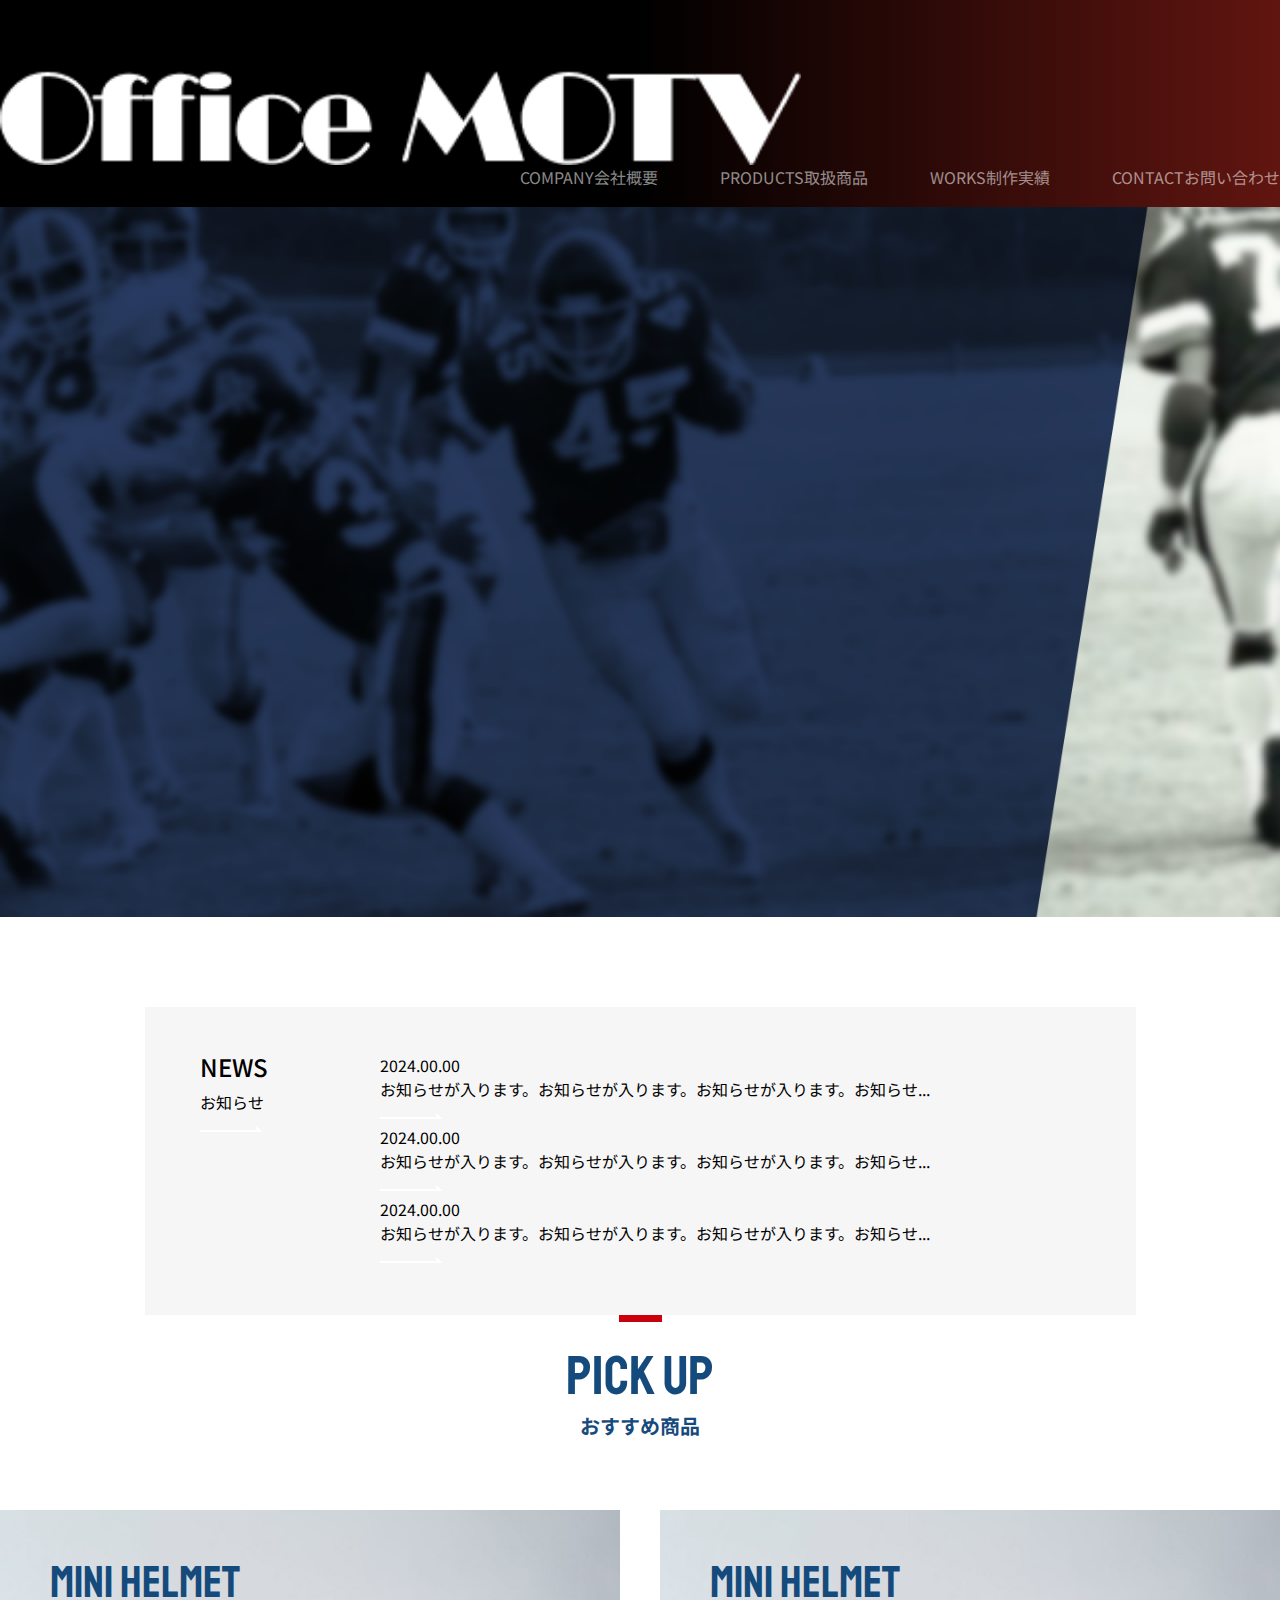
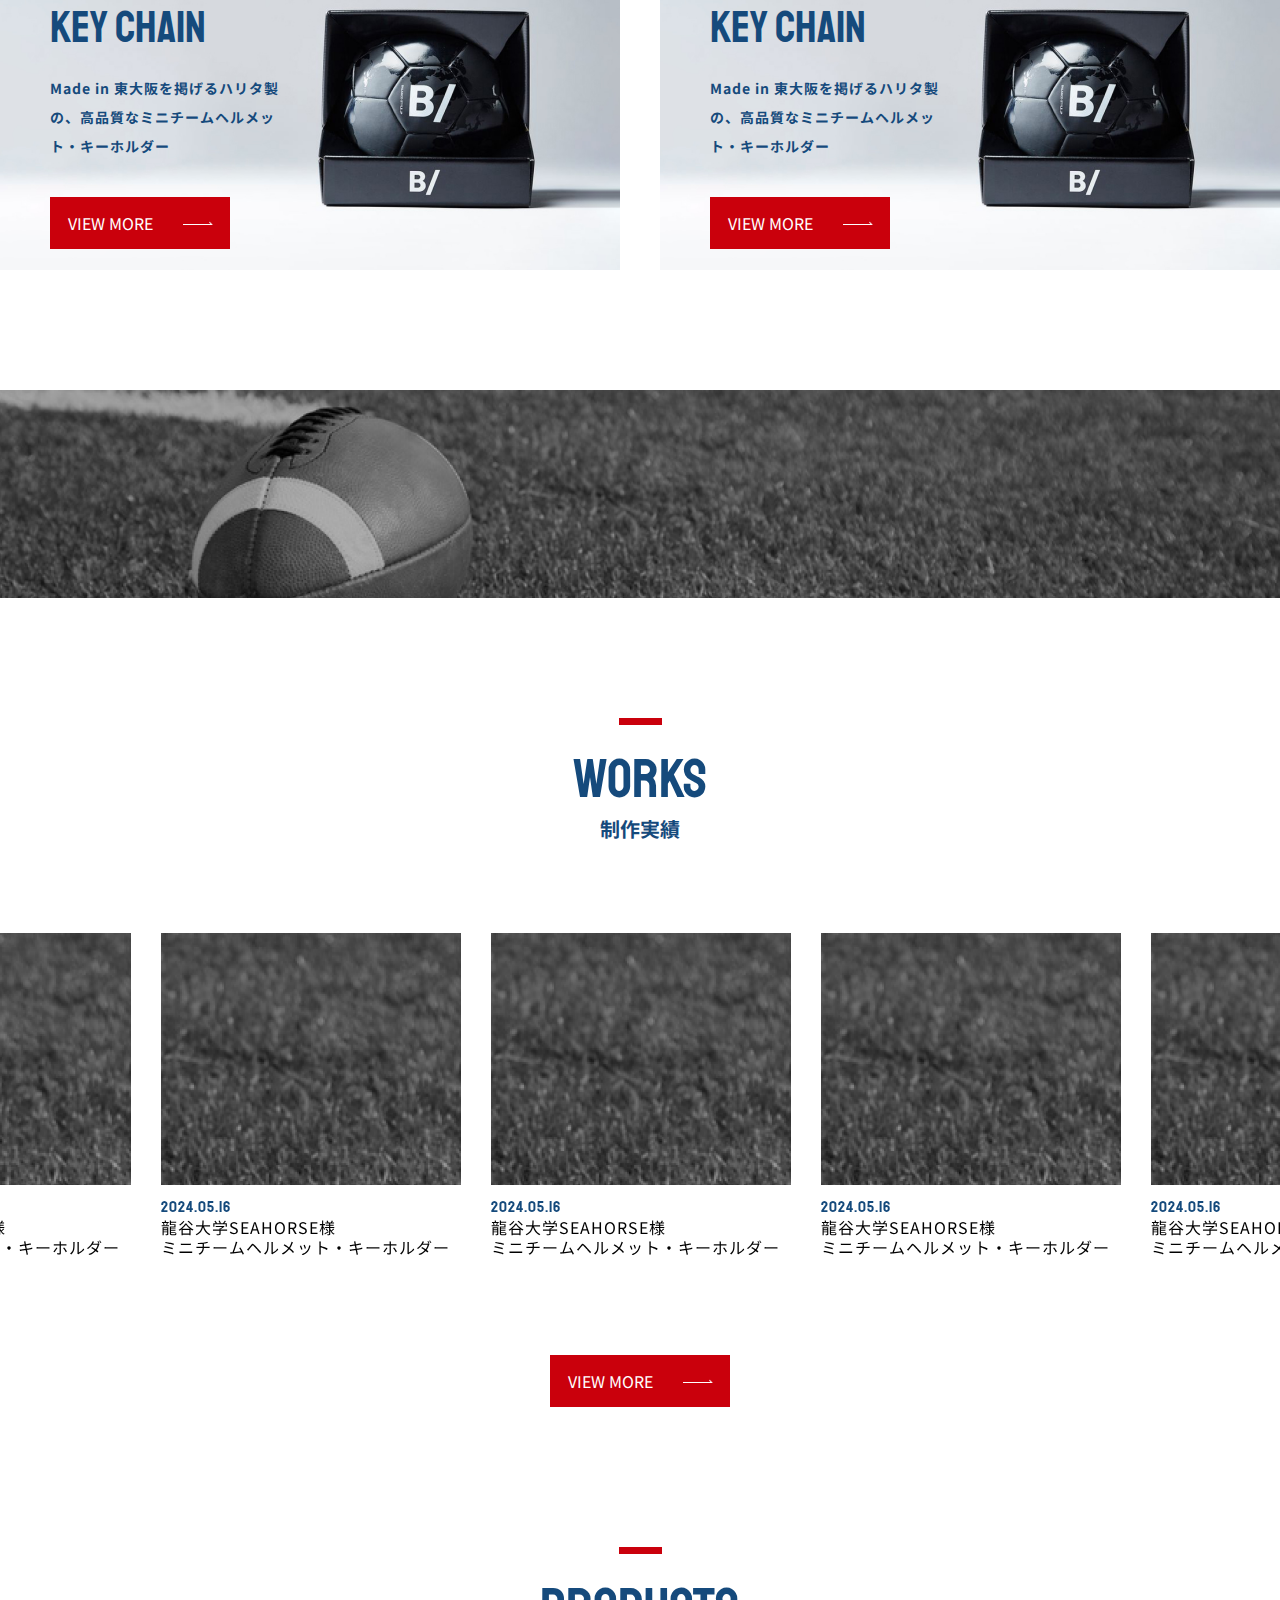
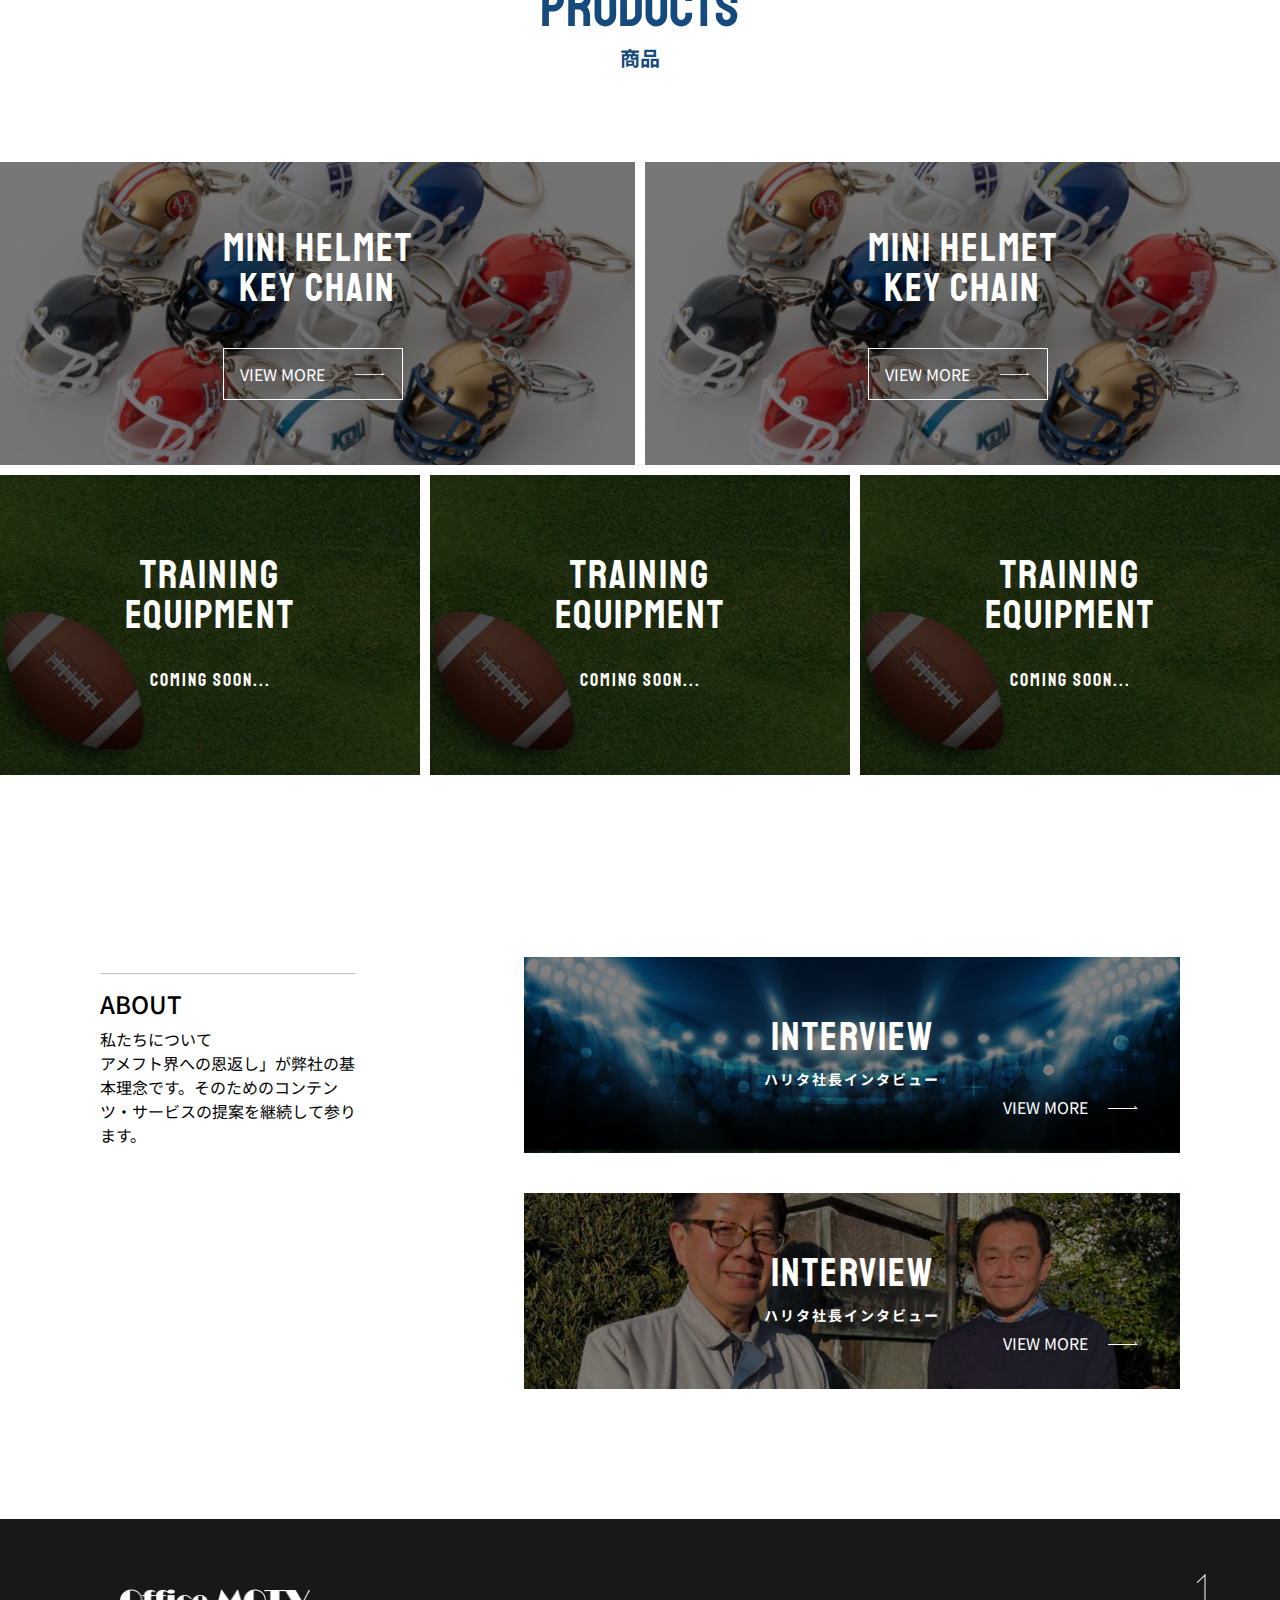
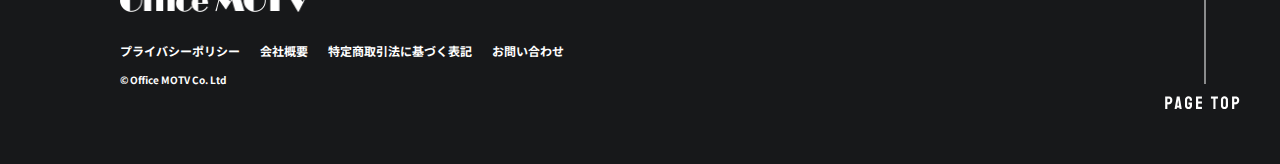
==== index.html @ 3468ebec "First up" ====
<!DOCTYPE html>
<html lang="en">

<head>
    <meta charset="UTF-8" />
    <meta http-equiv="X-UA-Compatible" content="IE=edge" />
    <meta name="viewport" content="width=device-width, initial-scale=1.0" />
    <title>Office MOTV</title>
    <link rel="stylesheet" href="./libs/bootstrap-5.0.2-dist/css/bootstrap.min.css" />
    <link href="./libs/aos/aos.css" rel="stylesheet" />
    <link rel="stylesheet" href="./libs/owlcarousel/assets/owl.carousel.min.css" />
    <link rel="stylesheet" href="./libs/owlcarousel/assets/owl.theme.default.min.css" />
    <link rel="stylesheet" href="./css/main.css" />
</head>

<body>
    <div class="offcanvas offcanvas-start" id="menu-mobile">
        <div class="offcanvas-header">
            <button type="button" data-bs-dismiss="offcanvas">
                <svg xmlns="http://www.w3.org/2000/svg" width="37" height="43" viewBox="0 0 37 43" fill="none">
                    <path d="M1 11L36.5 32" stroke="white" />
                    <path d="M36.7183 11.3781L0.781726 31.622" stroke="white" />
                </svg>
            </button>
        </div>
        <div class="offcanvas-body">
            <ul class="navbar-nav">
                <li class="menu-item">
                    <a class="nav-link" href="#">Springsについて</a>
                </li>
                <li class="menu-item">
                    <a class="nav-link" href="#">サービス内容</a>
                </li>
                <li class="menu-item">
                    <a class="nav-link" href="#">会社概要</a>
                </li>
                <li class="menu-item">
                    <a class="nav-link" href="#">チーム</a>
                </li>
            </ul>
        </div>
    </div>

    <div class="wrapper">
        <!-- Header -->
        <header id="header">
            <div class="box-header">
                <nav class="navbar navbar-expand-lg navbar-dark">
                    <a class="navbar-brand" href="#">
                        <img src="./imgs/logo.png" alt="Avatar Logo" class="logo" />
                    </a>
                    <div class="collapse navbar-collapse justify-content-end" id="collapsibleNavbar">
                        <ul class="navbar-nav">
                            <li class="menu-item">
                                <a class="nav-link" href="#">COMPANY<span>会社概要</span></a>
                            </li>
                            <li class="menu-item">
                                <a class="nav-link" href="#">PRODUCTS<span>取扱商品</span></a>
                            </li>
                            <li class="menu-item">
                                <a class="nav-link" href="#">WORKS<span>制作実績</span></a>
                            </li>
                            <li class="menu-item">
                                <a class="nav-link red" href="#">CONTACT<span>お問い合わせ</span></a>
                            </li>
                        </ul>
                    </div>
                </nav>
            </div>
        </header>
    
        <!-- Banner -->
        <section id="banner">
            <img src="./imgs/banner-bg.png" alt="" class="banner-bg">
        </section>
    
        <!-- News -->
        <section id="news">
            <div class="box">
                <div class="child">
                    <div class="news__title">
                        <h4 class="title">NEWS</h4>
                        <p class="desc">お知らせ</p>
                        <img src="./imgs/icon-right.png" alt="" class="icon-right">
                    </div>
                </div>
                <div class="child">
                    <div class="news__list">
                        <div class="news__item">
                            <div class="news__item-date">2024.00.00</div>
                            <div class="news__item-title">お知らせが入ります。お知らせが入ります。お知らせが入ります。お知らせ...</div>
                            <div class="news__item-right"><img src="./imgs/icon-right.png" alt=""></div>
                        </div>
                        <div class="news__item">
                            <div class="news__item-date">2024.00.00</div>
                            <div class="news__item-title">お知らせが入ります。お知らせが入ります。お知らせが入ります。お知らせ...</div>
                            <div class="news__item-right"><img src="./imgs/icon-right.png" alt=""></div>
                        </div>
                        <div class="news__item">
                            <div class="news__item-date">2024.00.00</div>
                            <div class="news__item-title">お知らせが入ります。お知らせが入ります。お知らせが入ります。お知らせ...</div>
                            <div class="news__item-right"><img src="./imgs/icon-right.png" alt=""></div>
                        </div>
                    </div>
                </div>
            </div>
        </section>
    
        <!-- Pick up -->
        <section id="pick-up">
            <div class="box">
                <div class="box-title">
                    <div class="line"></div>
                    <h3 class="title">PICK UP</h3>
                    <div class="desc">おすすめ商品</div>
                </div>
                
                <div class="pick-up__list">
                    <div class="pick-up__item">
                        <img src="./imgs/img-1.png" alt="" class="pick-up__item-img">
                        <div class="pick-up__item-content">
                            <h4 class="pick-up__item-content__title">MINI HELMET
                                KEY CHAIN</h4>
                            <p class="pick-up__item-content__desc">Made in 東大阪を掲げるハリタ製の、高品質なミニチームヘルメット・キーホルダー</p>
                            <a class="pick-up__item-content__btn">VIEW MORE <img src="./imgs/icon-right.png" alt=""></a>
                        </div>
                    </div>
                    <div class="pick-up__item">
                        <img src="./imgs/img-1.png" alt="" class="pick-up__item-img">
                        <div class="pick-up__item-content">
                            <h4 class="pick-up__item-content__title">MINI HELMET
                                KEY CHAIN</h4>
                            <p class="pick-up__item-content__desc">Made in 東大阪を掲げるハリタ製の、高品質なミニチームヘルメット・キーホルダー</p>
                            <a class="pick-up__item-content__btn">VIEW MORE <img src="./imgs/icon-right.png" alt=""></a>
                        </div>
                    </div>
                </div>
            </div>
        </section>
    
        <!-- Background ball -->
        <img src="./imgs/img-2.png" alt="" id="bg-ball">
    
        <!-- Works -->
         <section id="works">
            <div class="box">
                <div class="box-title">
                    <div class="line"></div>
                    <h3 class="title">WORKS</h3>
                    <div class="desc">制作実績</div>
                </div>
    
                <div class="owl-carousel owl-theme owl-works">
                    <div class="item">
                        <img src="./imgs/img-2.png" alt="" class="owl-img">
                        <div class="owl-content">
                            <p class="owl-content__date">2024.05.16</p>
                            <h4 class="owl-content__title">龍谷大学SEAHORSE様</h4>
                            <p class="owl-content__desc">ミニチームヘルメット・キーホルダー</p>
                        </div>
                    </div>
                    <div class="item">
                        <img src="./imgs/img-2.png" alt="" class="owl-img">
                        <div class="owl-content">
                            <p class="owl-content__date">2024.05.16</p>
                            <h4 class="owl-content__title">龍谷大学SEAHORSE様</h4>
                            <p class="owl-content__desc">ミニチームヘルメット・キーホルダー</p>
                        </div>
                    </div>
                    <div class="item">
                        <img src="./imgs/img-2.png" alt="" class="owl-img">
                        <div class="owl-content">
                            <p class="owl-content__date">2024.05.16</p>
                            <h4 class="owl-content__title">龍谷大学SEAHORSE様</h4>
                            <p class="owl-content__desc">ミニチームヘルメット・キーホルダー</p>
                        </div>
                    </div>
                    <div class="item">
                        <img src="./imgs/img-2.png" alt="" class="owl-img">
                        <div class="owl-content">
                            <p class="owl-content__date">2024.05.16</p>
                            <h4 class="owl-content__title">龍谷大学SEAHORSE様</h4>
                            <p class="owl-content__desc">ミニチームヘルメット・キーホルダー</p>
                        </div>
                    </div>
                </div>
    
                <div class="works__btn">
                    <a href="#">VIEW MORE <img src="./imgs/icon-right.png" alt=""></a>
                </div>
            </div>
         </section>
    
         <!-- Products -->
         <section id="products">
            <div class="box">
                <div class="box-title">
                    <div class="line"></div>
                    <h3 class="title">PRODUCTS</h3>
                    <div class="desc">商品</div>
                </div>
    
                <div class="products__up">
                    <div class="products__up-child">
                        <img src="./imgs/img-3.png" alt="" class="products__up-child__img">
                        <div class="products__up-child__bg"></div>
                        <div class="products__up-child__group">
                            <h4 class="products__up-child__group-title">MINI HELMET
                                KEY CHAIN</h4>
                            <a href="#" class="products__up-child__group-btn">VIEW MORE <img src="./imgs/icon-right.png" alt=""></a>
                        </div>
                    </div>
                    <div class="products__up-child">
                        <img src="./imgs/img-3.png" alt="" class="products__up-child__img">
                        <div class="products__up-child__bg"></div>
                        <div class="products__up-child__group">
                            <h4 class="products__up-child__group-title">MINI HELMET
                                KEY CHAIN</h4>
                            <a href="#" class="products__up-child__group-btn">VIEW MORE <img src="./imgs/icon-right.png" alt=""></a>
                        </div>
                    </div>
                </div>
    
                <div class="products__down">
                    <div class="products__up-child">
                        <img src="./imgs/img-6.png" alt="" class="products__up-child__img">
                        <div class="products__up-child__bg"></div>
                        <div class="products__up-child__group">
                            <h4 class="products__up-child__group-title">TRAINING
                                EQUIPMENT</h4>
                            <p class="products__up-child__group-desc">COMING SOON...</p>
                        </div>
                    </div>
                    <div class="products__up-child">
                        <img src="./imgs/img-6.png" alt="" class="products__up-child__img">
                        <div class="products__up-child__bg"></div>
                        <div class="products__up-child__group">
                            <h4 class="products__up-child__group-title">TRAINING
                                EQUIPMENT</h4>
                            <p class="products__up-child__group-desc">COMING SOON...</p>
                        </div>
                    </div>
                    <div class="products__up-child">
                        <img src="./imgs/img-6.png" alt="" class="products__up-child__img">
                        <div class="products__up-child__bg"></div>
                        <div class="products__up-child__group">
                            <h4 class="products__up-child__group-title">TRAINING
                                EQUIPMENT</h4>
                            <p class="products__up-child__group-desc">COMING SOON...</p>
                        </div>
                    </div>
                </div>
            </div>
         </section>
    
         <!-- About -->
          <section id="about">
            <div class="box">
                <div class="about__child">
                    <div class="about__child-title">
                        <hr class="line">
                        <h4 class="title">ABOUT</h4>
                        <p class="desc">私たちについて</p>
                        <p class="desc-short">アメフト界への恩返し」が弊社の基本理念です。そのためのコンテンツ・サービスの提案を継続して参ります。</p>
                    </div>
                </div>
                <div class="about__child">
                    <div class="about__list">
                        <div class="about__item">
                            <img src="./imgs/img-7.png" alt="" class="about__item-img">
                            <div class="about__item-bg"></div>
                            <div class="about__item-title">
                                <h5 class="about__item-title__text">INTERVIEW</h5>
                                <p class="about__item-title__desc">ハリタ社長インタビュー</p>
                            </div>
                            <div class="about__item-btn">
                                <a href="#">VIEW MORE <img src="./imgs/icon-right.png" alt=""></a>
                            </div>
                        </div>
                        <div class="about__item">
                            <img src="./imgs/img-8.png" alt="" class="about__item-img">
                            <div class="about__item-bg"></div>
                            <div class="about__item-title">
                                <h5 class="about__item-title__text">INTERVIEW</h5>
                                <p class="about__item-title__desc">ハリタ社長インタビュー</p>
                            </div>
                            <div class="about__item-btn">
                                <a href="#">VIEW MORE <img src="./imgs/icon-right.png" alt=""></a>
                            </div>
                        </div>
                    </div>
                </div>
            </div>
          </section>
    
        <!-- Footer -->
        <footer id="footer">
            <div class="footer__box">
                <img src="./imgs/logo.png" alt="" class="footer__box-img">
                <ul class="footer__box-nav">
                    <li><a href="#">プライバシーポリシー</a></li>
                    <li><a href="#">会社概要</a></li>
                    <li><a href="#">特定商取引法に基づく表記</a></li>
                    <li><a href="#">お問い合わせ</a></li>
                </ul>
                <p class="footer__box-copyright">© Office MOTV Co. Ltd</p>
            </div>
    
            <div class="footer__top">
                <a href="#"><img src="./imgs/top.png" alt=""></a>
            </div>
        </footer>
    </div>

    <script src="./libs/jquery-3.5.1.min.js"></script>
    <script src="./libs/bootstrap-5.0.2-dist/js/bootstrap.min.js"></script>
    <script src="./libs/aos/aos.js"></script>
    <script src="./libs/owlcarousel/owl.carousel.min.js"></script>
    <script src="./js/main.js"></script>
    <script>

        AOS.init();
    </script>
</body>

</html>
---- css/main.css ----
@import url("https://fonts.googleapis.com/css2?family=Staatliches&display=swap");
@import url("https://fonts.googleapis.com/css2?family=Noto+Sans+JP:wght@100..900&display=swap");
.pl-0 {
  padding-left: 0px;
}

.pr-0 {
  padding-right: 0px;
}

.pb-0 {
  padding-bottom: 0px;
}

.pt-0 {
  padding-top: 0px;
}

.ml-0 {
  margin-left: 0px;
}

.mr-0 {
  margin-right: 0px;
}

.mb-0 {
  margin-bottom: 0px;
}

.mt-0 {
  margin-top: 0px;
}

.fz-0 {
  font-size: 0px;
}

.pl-1 {
  padding-left: 1px;
}

.pr-1 {
  padding-right: 1px;
}

.pb-1 {
  padding-bottom: 1px;
}

.pt-1 {
  padding-top: 1px;
}

.ml-1 {
  margin-left: 1px;
}

.mr-1 {
  margin-right: 1px;
}

.mb-1 {
  margin-bottom: 1px;
}

.mt-1 {
  margin-top: 1px;
}

.fz-1 {
  font-size: 1px;
}

.pl-2 {
  padding-left: 2px;
}

.pr-2 {
  padding-right: 2px;
}

.pb-2 {
  padding-bottom: 2px;
}

.pt-2 {
  padding-top: 2px;
}

.ml-2 {
  margin-left: 2px;
}

.mr-2 {
  margin-right: 2px;
}

.mb-2 {
  margin-bottom: 2px;
}

.mt-2 {
  margin-top: 2px;
}

.fz-2 {
  font-size: 2px;
}

.pl-3 {
  padding-left: 3px;
}

.pr-3 {
  padding-right: 3px;
}

.pb-3 {
  padding-bottom: 3px;
}

.pt-3 {
  padding-top: 3px;
}

.ml-3 {
  margin-left: 3px;
}

.mr-3 {
  margin-right: 3px;
}

.mb-3 {
  margin-bottom: 3px;
}

.mt-3 {
  margin-top: 3px;
}

.fz-3 {
  font-size: 3px;
}

.pl-4 {
  padding-left: 4px;
}

.pr-4 {
  padding-right: 4px;
}

.pb-4 {
  padding-bottom: 4px;
}

.pt-4 {
  padding-top: 4px;
}

.ml-4 {
  margin-left: 4px;
}

.mr-4 {
  margin-right: 4px;
}

.mb-4 {
  margin-bottom: 4px;
}

.mt-4 {
  margin-top: 4px;
}

.fz-4 {
  font-size: 4px;
}

.pl-5 {
  padding-left: 5px;
}

.pr-5 {
  padding-right: 5px;
}

.pb-5 {
  padding-bottom: 5px;
}

.pt-5 {
  padding-top: 5px;
}

.ml-5 {
  margin-left: 5px;
}

.mr-5 {
  margin-right: 5px;
}

.mb-5 {
  margin-bottom: 5px;
}

.mt-5 {
  margin-top: 5px;
}

.fz-5 {
  font-size: 5px;
}

.pl-6 {
  padding-left: 6px;
}

.pr-6 {
  padding-right: 6px;
}

.pb-6 {
  padding-bottom: 6px;
}

.pt-6 {
  padding-top: 6px;
}

.ml-6 {
  margin-left: 6px;
}

.mr-6 {
  margin-right: 6px;
}

.mb-6 {
  margin-bottom: 6px;
}

.mt-6 {
  margin-top: 6px;
}

.fz-6 {
  font-size: 6px;
}

.pl-7 {
  padding-left: 7px;
}

.pr-7 {
  padding-right: 7px;
}

.pb-7 {
  padding-bottom: 7px;
}

.pt-7 {
  padding-top: 7px;
}

.ml-7 {
  margin-left: 7px;
}

.mr-7 {
  margin-right: 7px;
}

.mb-7 {
  margin-bottom: 7px;
}

.mt-7 {
  margin-top: 7px;
}

.fz-7 {
  font-size: 7px;
}

.pl-8 {
  padding-left: 8px;
}

.pr-8 {
  padding-right: 8px;
}

.pb-8 {
  padding-bottom: 8px;
}

.pt-8 {
  padding-top: 8px;
}

.ml-8 {
  margin-left: 8px;
}

.mr-8 {
  margin-right: 8px;
}

.mb-8 {
  margin-bottom: 8px;
}

.mt-8 {
  margin-top: 8px;
}

.fz-8 {
  font-size: 8px;
}

.pl-9 {
  padding-left: 9px;
}

.pr-9 {
  padding-right: 9px;
}

.pb-9 {
  padding-bottom: 9px;
}

.pt-9 {
  padding-top: 9px;
}

.ml-9 {
  margin-left: 9px;
}

.mr-9 {
  margin-right: 9px;
}

.mb-9 {
  margin-bottom: 9px;
}

.mt-9 {
  margin-top: 9px;
}

.fz-9 {
  font-size: 9px;
}

.pl-10 {
  padding-left: 10px;
}

.pr-10 {
  padding-right: 10px;
}

.pb-10 {
  padding-bottom: 10px;
}

.pt-10 {
  padding-top: 10px;
}

.ml-10 {
  margin-left: 10px;
}

.mr-10 {
  margin-right: 10px;
}

.mb-10 {
  margin-bottom: 10px;
}

.mt-10 {
  margin-top: 10px;
}

.fz-10 {
  font-size: 10px;
}

.pl-11 {
  padding-left: 11px;
}

.pr-11 {
  padding-right: 11px;
}

.pb-11 {
  padding-bottom: 11px;
}

.pt-11 {
  padding-top: 11px;
}

.ml-11 {
  margin-left: 11px;
}

.mr-11 {
  margin-right: 11px;
}

.mb-11 {
  margin-bottom: 11px;
}

.mt-11 {
  margin-top: 11px;
}

.fz-11 {
  font-size: 11px;
}

.pl-12 {
  padding-left: 12px;
}

.pr-12 {
  padding-right: 12px;
}

.pb-12 {
  padding-bottom: 12px;
}

.pt-12 {
  padding-top: 12px;
}

.ml-12 {
  margin-left: 12px;
}

.mr-12 {
  margin-right: 12px;
}

.mb-12 {
  margin-bottom: 12px;
}

.mt-12 {
  margin-top: 12px;
}

.fz-12 {
  font-size: 12px;
}

.pl-13 {
  padding-left: 13px;
}

.pr-13 {
  padding-right: 13px;
}

.pb-13 {
  padding-bottom: 13px;
}

.pt-13 {
  padding-top: 13px;
}

.ml-13 {
  margin-left: 13px;
}

.mr-13 {
  margin-right: 13px;
}

.mb-13 {
  margin-bottom: 13px;
}

.mt-13 {
  margin-top: 13px;
}

.fz-13 {
  font-size: 13px;
}

.pl-14 {
  padding-left: 14px;
}

.pr-14 {
  padding-right: 14px;
}

.pb-14 {
  padding-bottom: 14px;
}

.pt-14 {
  padding-top: 14px;
}

.ml-14 {
  margin-left: 14px;
}

.mr-14 {
  margin-right: 14px;
}

.mb-14 {
  margin-bottom: 14px;
}

.mt-14 {
  margin-top: 14px;
}

.fz-14 {
  font-size: 14px;
}

.pl-15 {
  padding-left: 15px;
}

.pr-15 {
  padding-right: 15px;
}

.pb-15 {
  padding-bottom: 15px;
}

.pt-15 {
  padding-top: 15px;
}

.ml-15 {
  margin-left: 15px;
}

.mr-15 {
  margin-right: 15px;
}

.mb-15 {
  margin-bottom: 15px;
}

.mt-15 {
  margin-top: 15px;
}

.fz-15 {
  font-size: 15px;
}

.pl-16 {
  padding-left: 16px;
}

.pr-16 {
  padding-right: 16px;
}

.pb-16 {
  padding-bottom: 16px;
}

.pt-16 {
  padding-top: 16px;
}

.ml-16 {
  margin-left: 16px;
}

.mr-16 {
  margin-right: 16px;
}

.mb-16 {
  margin-bottom: 16px;
}

.mt-16 {
  margin-top: 16px;
}

.fz-16 {
  font-size: 16px;
}

.pl-17 {
  padding-left: 17px;
}

.pr-17 {
  padding-right: 17px;
}

.pb-17 {
  padding-bottom: 17px;
}

.pt-17 {
  padding-top: 17px;
}

.ml-17 {
  margin-left: 17px;
}

.mr-17 {
  margin-right: 17px;
}

.mb-17 {
  margin-bottom: 17px;
}

.mt-17 {
  margin-top: 17px;
}

.fz-17 {
  font-size: 17px;
}

.pl-18 {
  padding-left: 18px;
}

.pr-18 {
  padding-right: 18px;
}

.pb-18 {
  padding-bottom: 18px;
}

.pt-18 {
  padding-top: 18px;
}

.ml-18 {
  margin-left: 18px;
}

.mr-18 {
  margin-right: 18px;
}

.mb-18 {
  margin-bottom: 18px;
}

.mt-18 {
  margin-top: 18px;
}

.fz-18 {
  font-size: 18px;
}

.pl-19 {
  padding-left: 19px;
}

.pr-19 {
  padding-right: 19px;
}

.pb-19 {
  padding-bottom: 19px;
}

.pt-19 {
  padding-top: 19px;
}

.ml-19 {
  margin-left: 19px;
}

.mr-19 {
  margin-right: 19px;
}

.mb-19 {
  margin-bottom: 19px;
}

.mt-19 {
  margin-top: 19px;
}

.fz-19 {
  font-size: 19px;
}

.pl-20 {
  padding-left: 20px;
}

.pr-20 {
  padding-right: 20px;
}

.pb-20 {
  padding-bottom: 20px;
}

.pt-20 {
  padding-top: 20px;
}

.ml-20 {
  margin-left: 20px;
}

.mr-20 {
  margin-right: 20px;
}

.mb-20 {
  margin-bottom: 20px;
}

.mt-20 {
  margin-top: 20px;
}

.fz-20 {
  font-size: 20px;
}

.pl-21 {
  padding-left: 21px;
}

.pr-21 {
  padding-right: 21px;
}

.pb-21 {
  padding-bottom: 21px;
}

.pt-21 {
  padding-top: 21px;
}

.ml-21 {
  margin-left: 21px;
}

.mr-21 {
  margin-right: 21px;
}

.mb-21 {
  margin-bottom: 21px;
}

.mt-21 {
  margin-top: 21px;
}

.fz-21 {
  font-size: 21px;
}

.pl-22 {
  padding-left: 22px;
}

.pr-22 {
  padding-right: 22px;
}

.pb-22 {
  padding-bottom: 22px;
}

.pt-22 {
  padding-top: 22px;
}

.ml-22 {
  margin-left: 22px;
}

.mr-22 {
  margin-right: 22px;
}

.mb-22 {
  margin-bottom: 22px;
}

.mt-22 {
  margin-top: 22px;
}

.fz-22 {
  font-size: 22px;
}

.pl-23 {
  padding-left: 23px;
}

.pr-23 {
  padding-right: 23px;
}

.pb-23 {
  padding-bottom: 23px;
}

.pt-23 {
  padding-top: 23px;
}

.ml-23 {
  margin-left: 23px;
}

.mr-23 {
  margin-right: 23px;
}

.mb-23 {
  margin-bottom: 23px;
}

.mt-23 {
  margin-top: 23px;
}

.fz-23 {
  font-size: 23px;
}

.pl-24 {
  padding-left: 24px;
}

.pr-24 {
  padding-right: 24px;
}

.pb-24 {
  padding-bottom: 24px;
}

.pt-24 {
  padding-top: 24px;
}

.ml-24 {
  margin-left: 24px;
}

.mr-24 {
  margin-right: 24px;
}

.mb-24 {
  margin-bottom: 24px;
}

.mt-24 {
  margin-top: 24px;
}

.fz-24 {
  font-size: 24px;
}

.pl-25 {
  padding-left: 25px;
}

.pr-25 {
  padding-right: 25px;
}

.pb-25 {
  padding-bottom: 25px;
}

.pt-25 {
  padding-top: 25px;
}

.ml-25 {
  margin-left: 25px;
}

.mr-25 {
  margin-right: 25px;
}

.mb-25 {
  margin-bottom: 25px;
}

.mt-25 {
  margin-top: 25px;
}

.fz-25 {
  font-size: 25px;
}

.pl-26 {
  padding-left: 26px;
}

.pr-26 {
  padding-right: 26px;
}

.pb-26 {
  padding-bottom: 26px;
}

.pt-26 {
  padding-top: 26px;
}

.ml-26 {
  margin-left: 26px;
}

.mr-26 {
  margin-right: 26px;
}

.mb-26 {
  margin-bottom: 26px;
}

.mt-26 {
  margin-top: 26px;
}

.fz-26 {
  font-size: 26px;
}

.pl-27 {
  padding-left: 27px;
}

.pr-27 {
  padding-right: 27px;
}

.pb-27 {
  padding-bottom: 27px;
}

.pt-27 {
  padding-top: 27px;
}

.ml-27 {
  margin-left: 27px;
}

.mr-27 {
  margin-right: 27px;
}

.mb-27 {
  margin-bottom: 27px;
}

.mt-27 {
  margin-top: 27px;
}

.fz-27 {
  font-size: 27px;
}

.pl-28 {
  padding-left: 28px;
}

.pr-28 {
  padding-right: 28px;
}

.pb-28 {
  padding-bottom: 28px;
}

.pt-28 {
  padding-top: 28px;
}

.ml-28 {
  margin-left: 28px;
}

.mr-28 {
  margin-right: 28px;
}

.mb-28 {
  margin-bottom: 28px;
}

.mt-28 {
  margin-top: 28px;
}

.fz-28 {
  font-size: 28px;
}

.pl-29 {
  padding-left: 29px;
}

.pr-29 {
  padding-right: 29px;
}

.pb-29 {
  padding-bottom: 29px;
}

.pt-29 {
  padding-top: 29px;
}

.ml-29 {
  margin-left: 29px;
}

.mr-29 {
  margin-right: 29px;
}

.mb-29 {
  margin-bottom: 29px;
}

.mt-29 {
  margin-top: 29px;
}

.fz-29 {
  font-size: 29px;
}

.pl-30 {
  padding-left: 30px;
}

.pr-30 {
  padding-right: 30px;
}

.pb-30 {
  padding-bottom: 30px;
}

.pt-30 {
  padding-top: 30px;
}

.ml-30 {
  margin-left: 30px;
}

.mr-30 {
  margin-right: 30px;
}

.mb-30 {
  margin-bottom: 30px;
}

.mt-30 {
  margin-top: 30px;
}

.fz-30 {
  font-size: 30px;
}

.fw-100 {
  font-weight: 100;
}

.fw-200 {
  font-weight: 200;
}

.fw-300 {
  font-weight: 300;
}

.fw-400 {
  font-weight: 400;
}

.fw-500 {
  font-weight: 500;
}

.fw-600 {
  font-weight: 600;
}

.fw-700 {
  font-weight: 700;
}

.fw-800 {
  font-weight: 800;
}

.fw-900 {
  font-weight: 900;
}

:root {
  --c-red: #CA000C;
  --c-red-2: #E80411;
  --c-main: #333;
  --c-text: #000;
  --c-gray: #7C7C7C;
  --c-gray-2: #17181A;
  --c-white: #fff;
  --c-white-2: #f6f6f6;
  --c-blue: #154A7C;
  --c-orange: #FE905A;
  --c-yellow: #E7B504;
}

html {
  box-sizing: border-box;
}

*,
*:before,
*:after {
  box-sizing: inherit;
}

* {
  margin: 0;
  padding: 0;
}

p {
  margin-bottom: 0;
}

body {
  margin: 0;
  padding: 0;
}

html,
body {
  font-size: 16px;
  color: var(--c-text);
  background-color: var(--c-white);
  font-family: "Noto Sans JP", sans-serif;
}

.wrapper {
  max-width: 1440px;
  margin: 0 auto;
}

.container-c {
  max-width: 1000px;
  margin: 0 auto;
}
@media (max-width: 1000.98px) {
  .container-c {
    padding: 0 20px;
  }
}

.title-base {
  font-weight: 700;
  font-size: 28px;
}

p {
  margin-bottom: 0;
}

.white-space {
  white-space: pre-line;
}

.ele-container-c {
  padding: 0;
}
.ele-container-c .ele-title .elementor-heading-title {
  height: 60px;
  display: flex;
  align-items: center;
  justify-content: center;
  width: 100%;
}

.td-none {
  color: var(--c-main);
  text-decoration: none;
}

.base-btn {
  border-radius: 300px;
  border: 1px solid var(--c-blue);
  background: var(--c-white);
  color: var(--c-blue);
  font-size: 14px;
  font-weight: 400;
  width: 236px;
  height: 54px;
  text-decoration: none;
  display: flex;
  align-items: center;
  justify-content: center;
  justify-content: space-between;
  padding-left: 29px;
  padding-right: 22px;
  transition: all 0.3s ease-in-out;
}
@media screen and (max-width: 768px) {
  .base-btn {
    width: 100%;
    height: 70px;
    padding-left: 37px;
    font-size: 16px;
  }
}
.base-btn:hover {
  color: var(--c-white);
  background-color: var(--c-blue);
}
.base-btn:hover svg path {
  fill: var(--c-white);
}

.box-title {
  text-align: center;
}
.box-title .line {
  width: 43px;
  height: 7px;
  background-color: var(--c-red);
  margin: 0 auto 20px;
}
.box-title .title {
  font-family: "Staatliches", sans-serif;
  font-weight: 400;
  font-size: 55px;
  line-height: 69px;
  letter-spacing: 0.15px;
  color: var(--c-blue);
  text-align: center;
  margin-bottom: 0;
}
.box-title .desc {
  font-family: "Noto Sans JP", sans-serif;
  font-weight: bold;
  font-size: 20px;
  line-height: 29px;
  letter-spacing: 0.05px;
  color: var(--c-blue);
}

.img {
  overflow: hidden;
}
.img img {
  transition: all 1s ease-in-out;
}
.img img:hover {
  transform: scale(1.1);
}
.img img {
  width: 100%;
  height: 100%;
  object-fit: cover;
}

.owl-link {
  text-decoration: none;
  color: inherit;
}
.owl-link:focus {
  color: inherit !important;
}

.animation_box {
  opacity: 0;
  transform: translateX(-20px);
  transition: 3s ease;
}

.error-404 {
  padding: 20vh 0;
}
.error-404 .page-header {
  text-align: center;
}
.error-404 .page-header .page-title {
  font-size: 60px;
  font-weight: bold;
}
.error-404 .page-header .text {
  margin-bottom: 8px;
  font-size: 20px;
}
.error-404 .page-header .desc a {
  color: var(--c-main);
  font-weight: bold;
}
@media (max-width: 767.98px) {
  .error-404 .page-header {
    width: calc(100% - 40px);
  }
}

.toggle-custom {
  width: 41px;
  height: 22px;
  position: fixed;
  transform: rotate(0deg);
  transition: 0.5s ease-in-out;
  cursor: pointer;
  z-index: 9999;
  top: 35px;
  right: 13px;
}
@media (max-width: 767.98px) {
  .toggle-custom {
    top: 22px;
  }
}
.toggle-custom span {
  display: block;
  position: absolute;
  height: 1px;
  width: 100%;
  background: var(--c-text);
  border-radius: 2px;
  opacity: 1;
  left: 0;
  transform: rotate(0deg);
  transition: 0.25s ease-in-out;
}
.toggle-custom.open span {
  background-color: var(--c-white);
}
.toggle-custom.open span:nth-child(1) {
  transform: rotate(30deg);
  top: 0px;
  left: 1px;
}
.toggle-custom.open span:nth-child(2) {
  width: 0%;
  opacity: 0;
}
.toggle-custom.open span:nth-child(3) {
  transform: rotate(-30deg);
  top: 21px;
  left: 1px;
  width: 100%;
}

/* Icon 4 */
.toggle-custom span {
  transform-origin: left center;
}
.toggle-custom span:nth-child(1) {
  top: 0px;
}
.toggle-custom span:nth-child(2) {
  top: 11px;
}
.toggle-custom span:nth-child(3) {
  top: 22px;
  width: 26px;
}

#header {
  position: sticky;
  top: 0;
  left: 0;
  z-index: 9;
  background-image: linear-gradient(90deg, #000 50%, #611510 100%);
  padding: 70px 0 18px;
}
#header .box-header {
  max-width: 1700px;
  margin: 0 auto;
}
#header .navbar {
  padding: 0;
  flex-wrap: wrap;
}
#header .navbar .navbar-brand {
  padding: 0;
}
#header .navbar .navbar-brand .logo {
  height: 95px;
}
#header .navbar .collapse .navbar-nav .menu-item .nav-link {
  padding: 0;
  padding-left: 62px;
}
#header .navbar .collapse .group-btn-header {
  margin-left: 62px;
}
#header .navbar .collapse .group-btn-header .dropdown .dropdown-toggle {
  text-align: right;
}
#header .navbar .collapse .group-btn-header .btn-reserve {
  display: flex;
  align-items: center;
  justify-content: center;
  text-decoration: none;
  width: 170px;
  height: 46px;
  border-radius: 30px;
  border: 2px solid var(--c-white);
  margin: 14px 0 12px;
}
#header .navbar .collapse .group-btn-header .tel {
  text-align: right;
}
@media (max-width: 767.98px) {
  #header {
    padding-left: 12px;
  }
  #header .navbar .navbar-brand {
    font-size: 6.66px;
    font-style: normal;
    line-height: 7.685px; /* 115.385% */
    letter-spacing: 0.799px;
  }
  #header .navbar .navbar-brand .logo {
    height: 26px;
    margin-right: 4px;
  }
  #header .navbar .navbar-right .nav-btn {
    display: none;
  }
}
.overlay {
  position: fixed;
  background: var(--c-blue);
  height: 100%;
  transition: transform 0.35s ease-in-out;
  overflow: hidden;
  z-index: 99;
  top: 0;
  right: 0;
  width: 647px;
  transform: translateX(100%);
}
.overlay .btn-contact {
  width: 250px;
  height: 78px;
  background-image: linear-gradient(90deg, #055068 10.05%, #0095c4 93.48%);
  transform: skewX(-20deg);
  color: var(--c-white);
  font-size: 23px;
  font-weight: 700;
  display: inline-flex;
  border: 1px solid var(--c-main);
  border: unset;
  border-radius: 0;
  line-height: 1;
  justify-content: center;
  align-items: center;
  transition: 0.3s all ease-in-out;
}
.overlay .btn-contact span {
  transform: skewX(20deg);
  padding-right: 30px;
}
.overlay .btn-contact:focus {
  box-shadow: unset;
}
.overlay.open {
  opacity: 1;
  visibility: visible;
  transform: translateX(0);
}
.overlay.open li {
  animation: fadeInRight 0.5s ease forwards;
  animation-delay: 0.35s;
}
.overlay.open .nav-bottom a {
  animation: fadeInRight 0.5s ease forwards;
  animation-delay: 0.35s;
}
.overlay nav {
  margin-top: 142px;
  font-size: 50px;
  font-weight: 400;
  margin-bottom: 30px;
}
.overlay nav .navbar-nav {
  list-style: none;
  padding: 0;
  margin: 0 auto;
  display: grid;
  grid-template-columns: repeat(2, 1fr);
  position: relative;
  padding-left: 107px;
}
.overlay nav .navbar-nav li {
  display: inline-flex;
  position: relative;
  opacity: 0;
  padding-bottom: 42px;
}
.overlay nav .navbar-nav li a {
  display: inline-block;
  position: relative;
  color: var(--c-white);
  text-decoration: none;
  overflow: hidden;
  font-size: 18px;
  font-weight: bold;
  padding: 0;
}
.overlay nav .navbar-nav li a:hover {
  text-decoration: none;
  color: var(--c-white);
}
.overlay nav .navbar-nav li a:hover:after, .overlay nav .navbar-nav li a:focus:after, .overlay nav .navbar-nav li a:active:after {
  width: 100%;
}
.overlay nav .navbar-nav li a::after {
  content: "";
  position: absolute;
  bottom: 0;
  left: 0;
  height: 1px;
  width: 0;
  background-color: var(--c-white);
  transition: all 0.3s ease-in-out;
  border-radius: 4px;
}
.overlay nav .navbar-nav li:hover a::after {
  width: 100%;
}
.overlay .ul-link {
  list-style: none;
}
.overlay .nav-bottom {
  padding-left: 107px;
  margin-top: 82px;
}
.overlay .nav-bottom a {
  opacity: 0;
  color: var(--c-white);
  font-size: 14px;
  font-weight: 700;
  text-decoration-line: underline;
  margin-right: 28px;
  display: inline-block;
  position: relative;
}
@media (max-width: 768.98px) {
  .overlay {
    width: 100%;
  }
  .overlay nav {
    margin-top: 100px;
    margin-bottom: 0;
  }
  .overlay nav .navbar-nav {
    padding-left: 40px;
    grid-template-columns: 160px 1fr;
    column-gap: 39px;
  }
  .overlay nav .navbar-nav li a {
    font-size: 16px;
  }
  .overlay .nav-bottom {
    margin-top: 37px;
    padding-left: 40px;
  }
}

@keyframes fadeInRight {
  0% {
    opacity: 0;
    left: 20%;
  }
  100% {
    opacity: 1;
    left: 0;
  }
}
#footer {
  background-color: var(--c-gray-2);
  position: relative;
  padding: 70px 120px;
}
#footer .footer__box .footer__box-img {
  width: 190px;
  margin-bottom: 24px;
}
#footer .footer__box .footer__box-nav {
  list-style: none;
  margin-bottom: 0;
  padding-left: 0;
  display: flex;
  gap: 20px;
}
#footer .footer__box .footer__box-nav li a {
  font-family: "Noto Sans JP", sans-serif;
  font-weight: bold;
  font-size: 12px;
  line-height: 29px;
  letter-spacing: unset;
  color: var(--c-white);
  text-decoration: none;
}
#footer .footer__box .footer__box-copyright {
  font-family: "Noto Sans JP", sans-serif;
  font-weight: bold;
  font-size: 10px;
  line-height: 29px;
  letter-spacing: unset;
  color: var(--c-white);
}
#footer .footer__top {
  position: absolute;
  top: 50%;
  right: 40px;
  transform: translateY(-50%);
}
#footer .footer__top a img {
  width: 76px;
}

#banner {
  position: relative;
  height: 800px;
}
#banner .banner-bg {
  width: 100%;
}
#banner .banner-text {
  width: 450px;
  height: 450px;
  position: absolute;
  top: 60px;
  left: 60px;
}

#news .box {
  max-width: 991px;
  margin: 0 auto;
  background-color: var(--c-white-2);
  padding: 46px 55px;
  display: grid;
  grid-template-columns: 110px 1fr;
  gap: 70px;
}

.btn-view_more, #about .box .about__child .about__list .about__item .about__item-btn a, #products .box .products__up .products__up-child .products__up-child__group .products__up-child__group-btn, #works .box .works__btn a, #pick-up .box .pick-up__list .pick-up__item .pick-up__item-content .pick-up__item-content__btn {
  display: flex;
  align-items: center;
  justify-content: center;
  gap: 30px;
  background-color: var(--c-red);
  height: 52px;
  width: 180px;
  text-decoration: none;
  color: var(--c-white);
}
.btn-view_more img, #about .box .about__child .about__list .about__item .about__item-btn a img, #products .box .products__up .products__up-child .products__up-child__group .products__up-child__group-btn img, #works .box .works__btn a img, #pick-up .box .pick-up__list .pick-up__item .pick-up__item-content .pick-up__item-content__btn img {
  width: 30px;
}

#pick-up {
  margin-bottom: 120px;
}
#pick-up .box {
  max-width: 1280px;
  margin: 0 auto;
}
#pick-up .box .box-title {
  margin-bottom: 70px;
}
#pick-up .box .pick-up__list {
  display: grid;
  grid-template-columns: 1fr 1fr;
  gap: 40px;
}
#pick-up .box .pick-up__list .pick-up__item {
  position: relative;
}
#pick-up .box .pick-up__list .pick-up__item .pick-up__item-img {
  width: 100%;
  height: 360px;
  object-fit: cover;
}
#pick-up .box .pick-up__list .pick-up__item .pick-up__item-content {
  width: 235px;
  position: absolute;
  top: 50px;
  left: 50px;
}
#pick-up .box .pick-up__list .pick-up__item .pick-up__item-content .pick-up__item-content__title {
  font-family: "Staatliches", sans-serif;
  font-weight: 400;
  font-size: 45px;
  line-height: 45px;
  letter-spacing: 0.1px;
  color: var(--c-blue);
  text-align: center;
  text-align: left;
  margin-bottom: 24px;
}
#pick-up .box .pick-up__list .pick-up__item .pick-up__item-content .pick-up__item-content__desc {
  font-family: "Noto Sans JP", sans-serif;
  font-weight: bold;
  font-size: 14px;
  line-height: 29px;
  letter-spacing: 1px;
  color: var(--c-blue);
  text-align: left;
  margin-bottom: 36px;
}
#bg-ball {
  width: 100%;
  height: 208px;
  object-fit: cover;
}

#works {
  margin-top: 120px;
  margin-bottom: 140px;
}
#works .box .box-title {
  margin-bottom: 90px;
}
#works .box .owl-works {
  margin-bottom: 100px;
}
#works .box .owl-works .item .owl-img {
  height: 252px;
  width: 100%;
  object-fit: cover;
}
#works .box .owl-works .item .owl-content {
  padding-top: 14px;
}
#works .box .owl-works .item .owl-content .owl-content__date {
  font-family: "Staatliches", sans-serif;
  font-weight: 400;
  font-size: 16px;
  line-height: 69px;
  letter-spacing: 1px;
  color: var(--c-blue);
  text-align: center;
  text-align: left;
  line-height: 1;
}
#works .box .owl-works .item .owl-content .owl-content__title {
  font-family: "Noto Sans JP", sans-serif;
  font-weight: bold;
  font-size: 16px;
  line-height: 29px;
  letter-spacing: 1px;
  color: var(--c-text);
  text-align: left;
  line-height: 1;
  font-weight: normal;
  margin: 4px 0;
}
#works .box .owl-works .item .owl-content .owl-content__desc {
  font-family: "Noto Sans JP", sans-serif;
  font-weight: bold;
  font-size: 16px;
  line-height: 29px;
  letter-spacing: 1px;
  color: var(--c-text);
  text-align: left;
  line-height: 1;
  font-weight: normal;
}
#works .box .works__btn a {
  margin: 0 auto;
}

#products .box .box-title {
  margin-bottom: 90px;
}
#products .box .products__up {
  display: grid;
  grid-template-columns: repeat(2, 1fr);
  gap: 10px;
  margin-bottom: 10px;
}
#products .box .products__up .products__up-child {
  height: 303px;
  position: relative;
}
#products .box .products__up .products__up-child .products__up-child__img {
  height: 100%;
  width: 100%;
  object-fit: cover;
}
#products .box .products__up .products__up-child .products__up-child__bg {
  position: absolute;
  top: 0;
  left: 0;
  width: 100%;
  height: 100%;
  background-color: rgba(0, 0, 0, 0.5);
}
#products .box .products__up .products__up-child .products__up-child__group {
  position: absolute;
  top: 50%;
  left: 50%;
  transform: translate(-50%, -50%);
  z-index: 1;
}
#products .box .products__up .products__up-child .products__up-child__group .products__up-child__group-title {
  font-family: "Staatliches", sans-serif;
  font-weight: 400;
  font-size: 40px;
  line-height: 40px;
  letter-spacing: 2px;
  color: var(--c-white);
  text-align: center;
  white-space: pre-line;
  margin-bottom: 40px;
}
#products .box .products__up .products__up-child .products__up-child__group .products__up-child__group-btn {
  background: unset;
  border: 1px solid var(--c-white);
}
#products .box .products__down {
  display: grid;
  grid-template-columns: repeat(3, 1fr);
  gap: 10px;
}
#products .box .products__down .products__up-child {
  height: 300px;
  position: relative;
}
#products .box .products__down .products__up-child .products__up-child__img {
  height: 100%;
  width: 100%;
  object-fit: cover;
}
#products .box .products__down .products__up-child .products__up-child__bg {
  position: absolute;
  top: 0;
  left: 0;
  width: 100%;
  height: 100%;
  background-color: rgba(0, 0, 0, 0.7);
}
#products .box .products__down .products__up-child .products__up-child__group {
  position: absolute;
  top: 50%;
  left: 50%;
  transform: translate(-50%, -50%);
  z-index: 1;
}
#products .box .products__down .products__up-child .products__up-child__group .products__up-child__group-title {
  font-family: "Staatliches", sans-serif;
  font-weight: 400;
  font-size: 40px;
  line-height: 40px;
  letter-spacing: 2px;
  color: var(--c-white);
  text-align: center;
  white-space: pre-line;
  margin-bottom: 30px;
}
#products .box .products__down .products__up-child .products__up-child__group .products__up-child__group-desc {
  font-family: "Staatliches", sans-serif;
  font-weight: 400;
  font-size: 18px;
  line-height: 30px;
  letter-spacing: 2px;
  color: var(--c-white);
  text-align: center;
}

#about {
  padding: 182px 0 130px;
}
#about .box {
  max-width: 1080px;
  margin: 0 auto;
  display: grid;
  grid-template-columns: 1fr 656px;
  gap: 168px;
}
#about .box .about__child img {
  width: 100%;
}
#about .box .about__child .about__list {
  display: flex;
  flex-direction: column;
  gap: 40px;
}
#about .box .about__child .about__list .about__item {
  height: 196px;
  position: relative;
}
#about .box .about__child .about__list .about__item .about__item-img {
  height: 100%;
  width: 100%;
  object-fit: cover;
}
#about .box .about__child .about__list .about__item .about__item-bg {
  position: absolute;
  top: 0;
  left: 0;
  width: 100%;
  height: 100%;
  background-color: rgba(0, 0, 0, 0.5);
}
#about .box .about__child .about__list .about__item .about__item-title {
  position: absolute;
  top: 50%;
  left: 50%;
  transform: translate(-50%, -50%);
  z-index: 1;
  color: var(--c-white);
  text-align: center;
}
#about .box .about__child .about__list .about__item .about__item-title .about__item-title__text {
  font-family: "Staatliches", sans-serif;
  font-weight: 400;
  font-size: 40px;
  line-height: 40px;
  letter-spacing: 2px;
  color: var(--c-white);
  text-align: center;
}
#about .box .about__child .about__list .about__item .about__item-title .about__item-title__desc {
  font-family: "Noto Sans JP", sans-serif;
  font-weight: bold;
  font-size: 14px;
  line-height: 29px;
  letter-spacing: 2px;
  color: var(--c-white);
}
#about .box .about__child .about__list .about__item .about__item-btn a {
  gap: 20px;
  background: unset;
  position: absolute;
  bottom: 20px;
  right: 20px;
  color: var(--c-white);
  text-decoration: none;
}
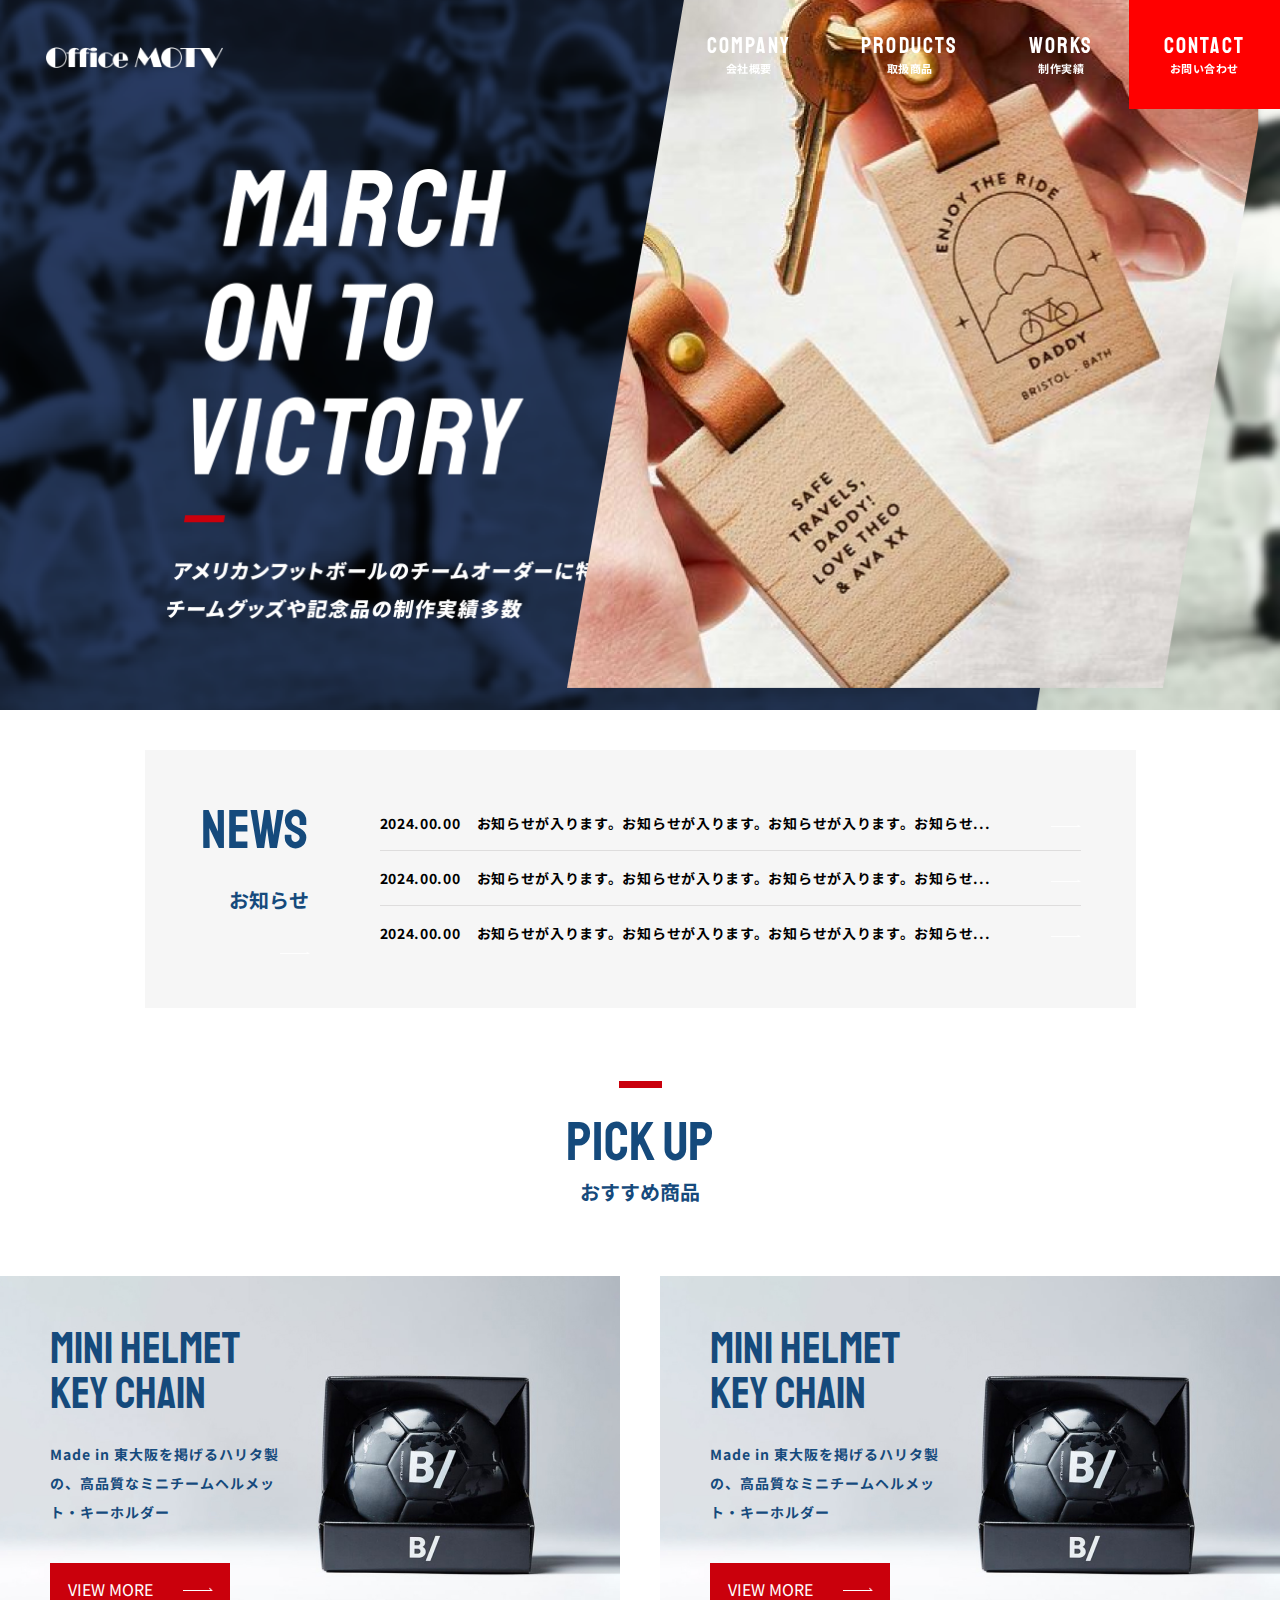
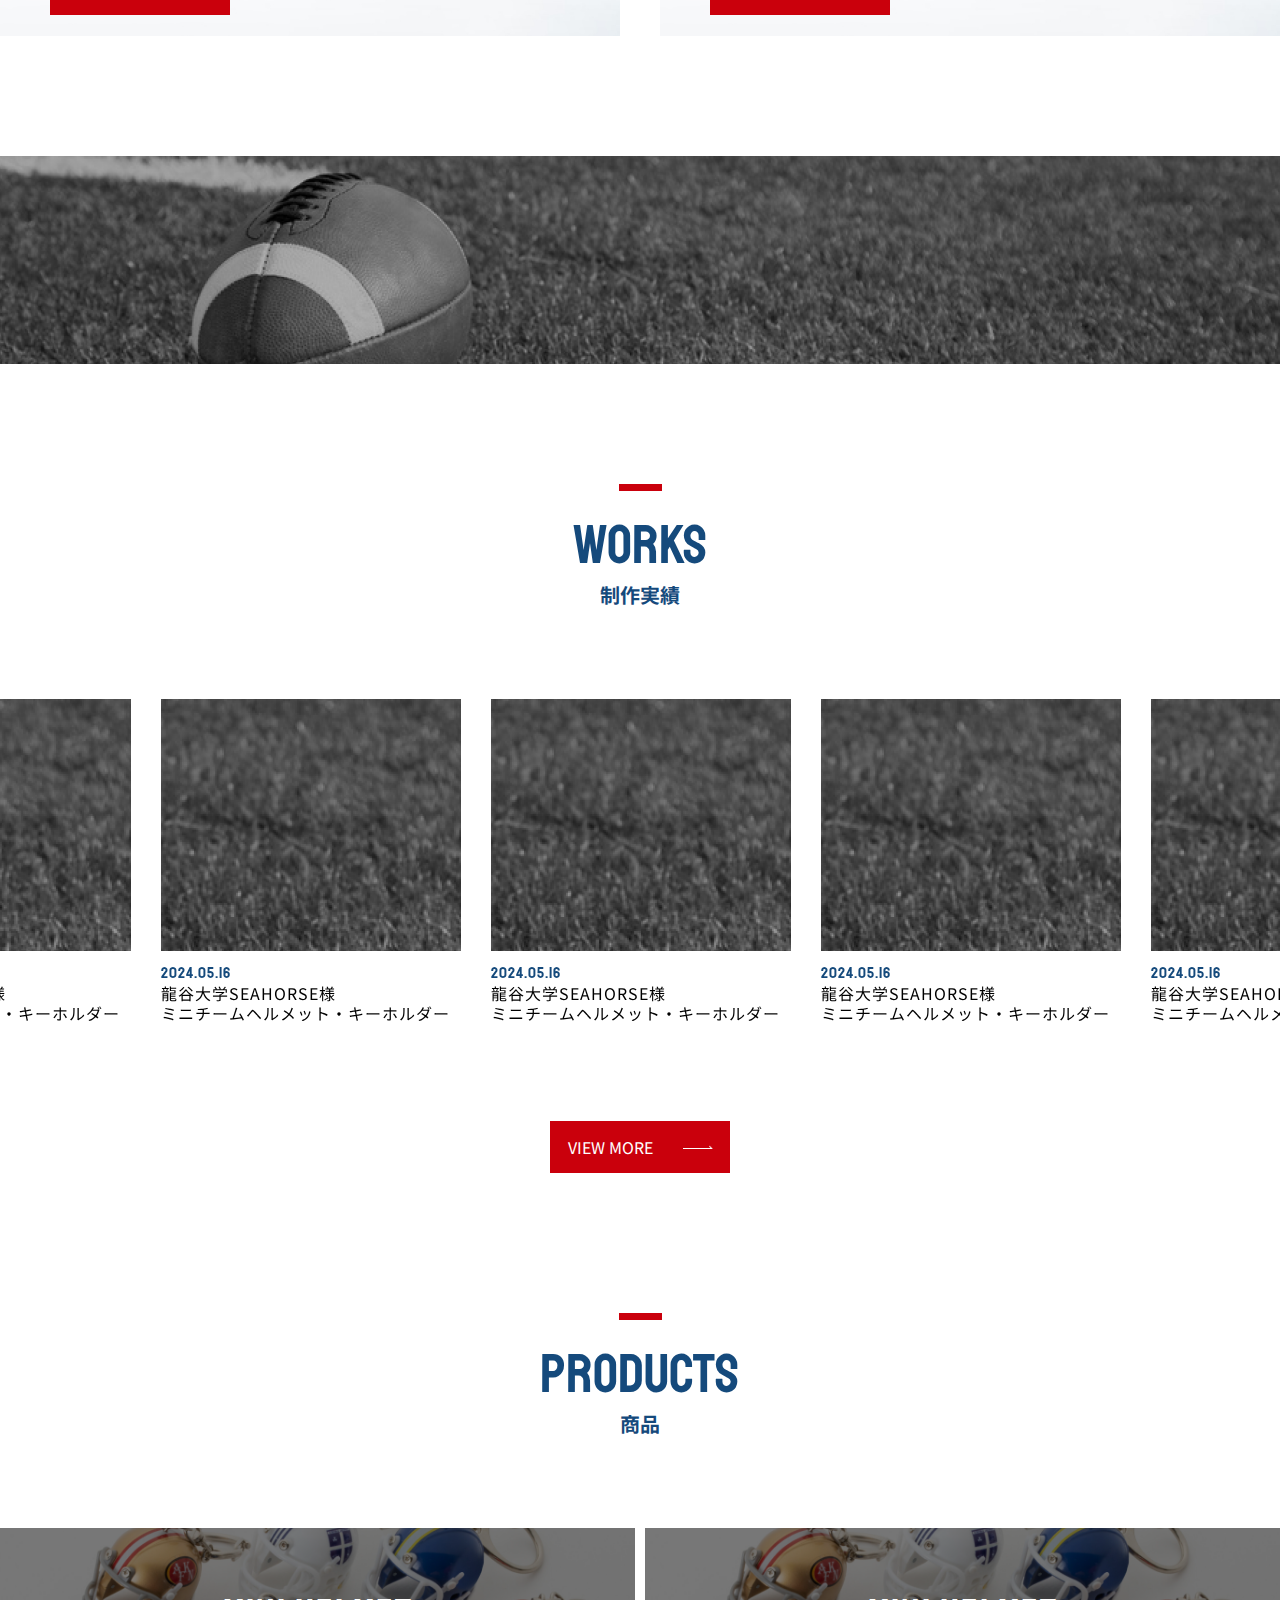
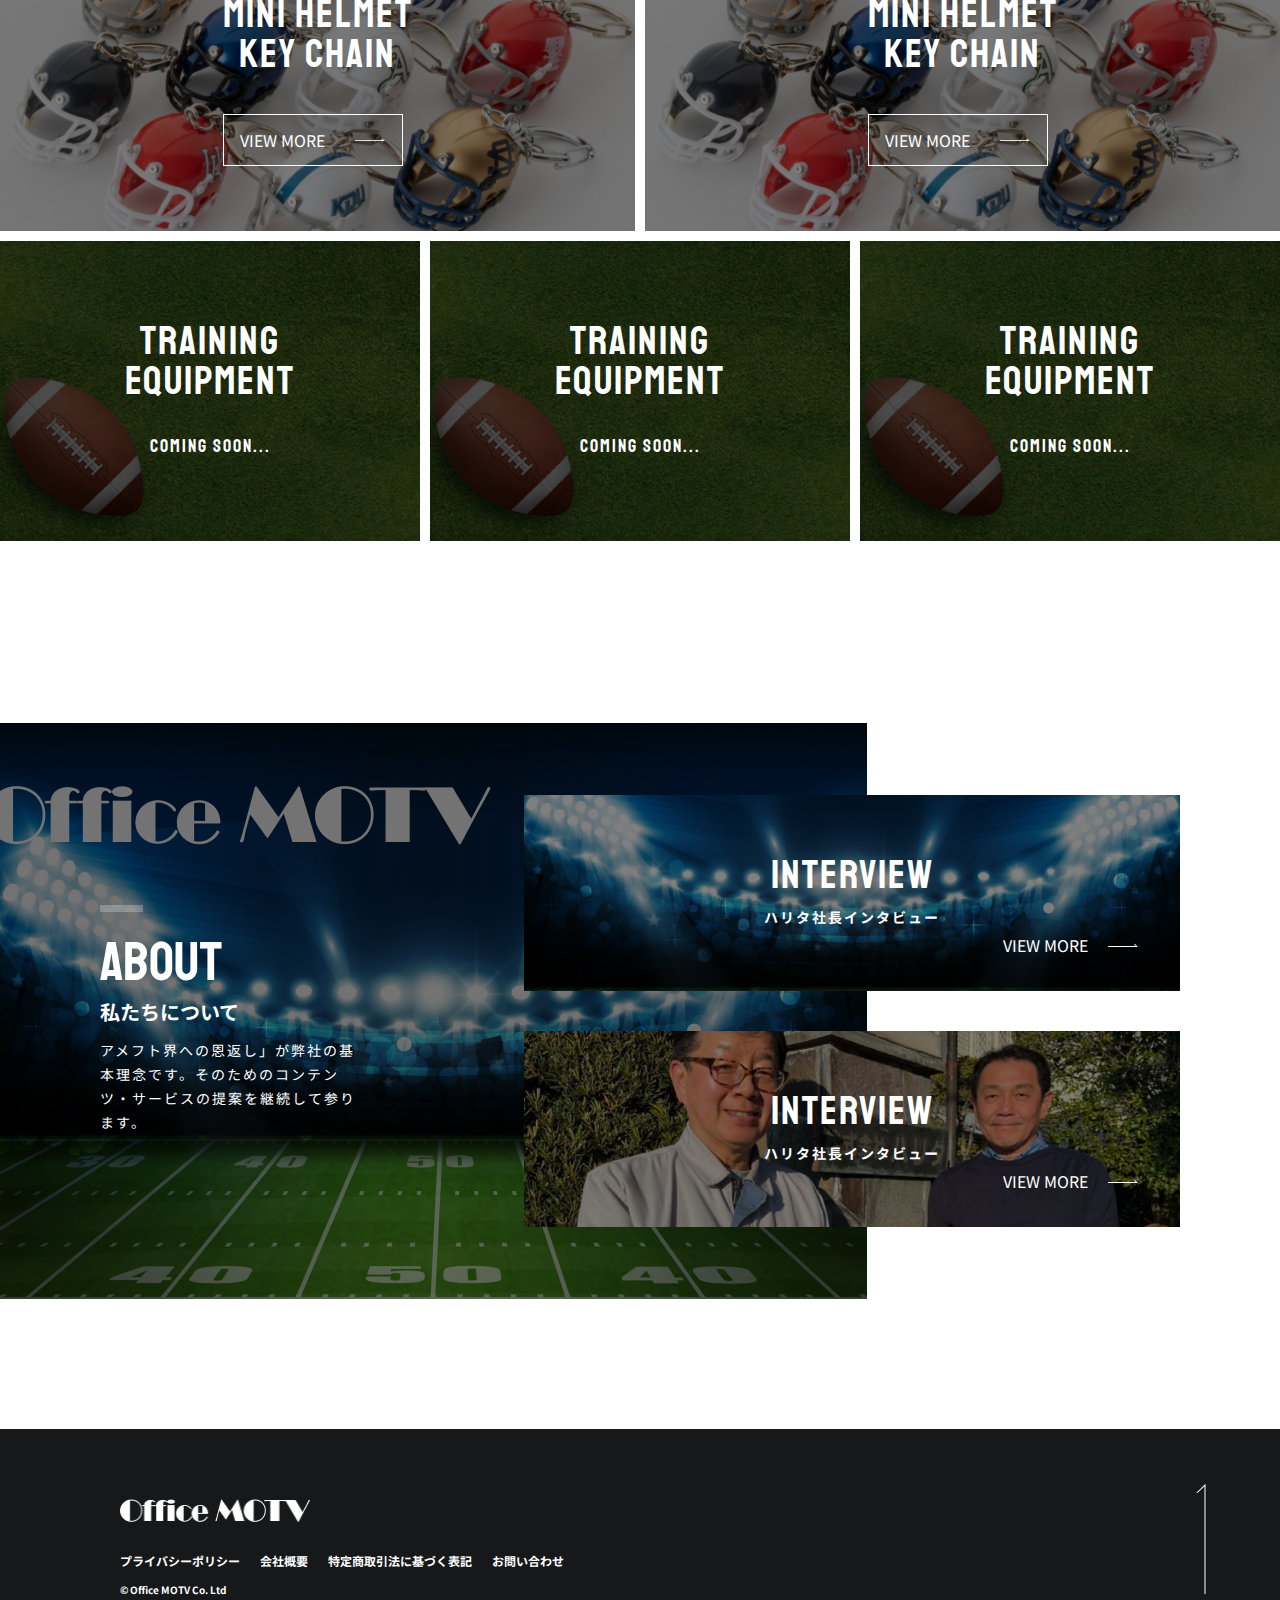
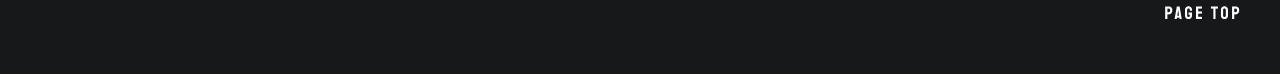
==== commit 4998f931: "Update ui toppage" ====
--- a/index.html
+++ b/index.html
@@ -71,7 +71,16 @@
     
         <!-- Banner -->
         <section id="banner">
+            <div class="owl-carousel owl-theme owl-banner">
+				<div class="item">
+					<img src="./imgs/banner-slide.png" alt="" class="owl-img">
+				</div>
+				<div class="item">
+					<img src="./imgs/banner-slide.png" alt="" class="owl-img">
+				</div>
+			</div>
             <img src="./imgs/banner-bg.png" alt="" class="banner-bg">
+            <img src="./imgs/banner-text.png" alt="" class="banner-text">
         </section>
     
         <!-- News -->
@@ -318,7 +327,6 @@
     <script src="./libs/owlcarousel/owl.carousel.min.js"></script>
     <script src="./js/main.js"></script>
     <script>
-
         AOS.init();
     </script>
 </body>
--- a/css/main.css
+++ b/css/main.css
@@ -1159,6 +1159,7 @@
   --c-text: #000;
   --c-gray: #7C7C7C;
   --c-gray-2: #17181A;
+  --c-gray-3: #DEDDDD;
   --c-white: #fff;
   --c-white-2: #f6f6f6;
   --c-blue: #154A7C;
@@ -1424,12 +1425,11 @@
   top: 0;
   left: 0;
   z-index: 9;
-  background-image: linear-gradient(90deg, #000 50%, #611510 100%);
-  padding: 70px 0 18px;
+  padding: 0;
+  height: 109px;
 }
 #header .box-header {
-  max-width: 1700px;
-  margin: 0 auto;
+  width: 100%;
 }
 #header .navbar {
   padding: 0;
@@ -1437,13 +1437,40 @@
 }
 #header .navbar .navbar-brand {
   padding: 0;
+  margin-left: 46px;
+  margin-right: 0;
 }
 #header .navbar .navbar-brand .logo {
-  height: 95px;
+  height: 21px;
+}
+#header .navbar .collapse .navbar-nav .menu-item:last-child .nav-link {
+  background-color: red;
 }
 #header .navbar .collapse .navbar-nav .menu-item .nav-link {
+  font-family: "Staatliches", sans-serif;
+  font-weight: 400;
+  font-size: 22px;
+  line-height: 1;
+  letter-spacing: 2.2px;
+  color: var(--c-white);
+  text-align: center;
   padding: 0;
-  padding-left: 62px;
+  padding: 0 35px;
+  display: inline-flex;
+  height: 109px;
+  align-items: center;
+  justify-content: center;
+  flex-direction: column;
+}
+#header .navbar .collapse .navbar-nav .menu-item .nav-link span {
+  display: block;
+  font-family: "Noto Sans JP", sans-serif;
+  font-weight: bold;
+  font-size: 11px;
+  line-height: 1;
+  letter-spacing: 0.55px;
+  color: var(--c-white);
+  margin-top: 6px;
 }
 #header .navbar .collapse .group-btn-header {
   margin-left: 62px;
@@ -1679,6 +1706,19 @@
 #banner {
   position: relative;
   height: 800px;
+  margin-top: -109px;
+}
+#banner .owl-banner {
+  position: absolute;
+  top: 0;
+  right: 0;
+  width: 713px;
+  height: 688px;
+}
+#banner .owl-banner .owl-item .item .owl-img {
+  width: 713px;
+  height: 688px;
+  object-fit: cover;
 }
 #banner .banner-bg {
   width: 100%;
@@ -1687,10 +1727,15 @@
   width: 450px;
   height: 450px;
   position: absolute;
-  top: 60px;
-  left: 60px;
-}
-
+  top: 169px;
+  left: 167px;
+}
+
+#news {
+  position: relative;
+  margin-top: -50px;
+  margin-bottom: 73px;
+}
 #news .box {
   max-width: 991px;
   margin: 0 auto;
@@ -1699,6 +1744,64 @@
   display: grid;
   grid-template-columns: 110px 1fr;
   gap: 70px;
+}
+#news .box .child .news__title {
+  text-align: right;
+}
+#news .box .child .news__title .title {
+  font-family: "Staatliches", sans-serif;
+  font-weight: 400;
+  font-size: 55px;
+  line-height: 69px;
+  letter-spacing: 0.15px;
+  color: var(--c-blue);
+  text-align: center;
+  margin-bottom: 20px;
+}
+#news .box .child .news__title .desc {
+  font-family: "Noto Sans JP", sans-serif;
+  font-weight: bold;
+  font-size: 20px;
+  line-height: 29px;
+  letter-spacing: 0.05px;
+  color: var(--c-blue);
+  text-align: right;
+  margin-bottom: 24px;
+}
+#news .box .child .news__title .icon-right {
+  width: 30px;
+}
+#news .box .child .news__list .news__item {
+  display: grid;
+  grid-template-columns: 77px 1fr 30px;
+  align-items: center;
+  gap: 20px;
+  padding: 15px 0;
+}
+#news .box .child .news__list .news__item:not(#news .box .child .news__list .news__item:last-child) {
+  border-bottom: 1px solid var(--c-gray-3);
+}
+#news .box .child .news__list .news__item .news__item-date {
+  font-family: "Noto Sans JP", sans-serif;
+  font-weight: bold;
+  font-size: 14px;
+  line-height: 24px;
+  letter-spacing: 0.7px;
+  color: var(--c-text);
+}
+#news .box .child .news__list .news__item .news__item-title {
+  font-family: "Noto Sans JP", sans-serif;
+  font-weight: bold;
+  font-size: 14px;
+  line-height: 24px;
+  letter-spacing: 0.7px;
+  color: var(--c-text);
+}
+#news .box .child .news__list .news__item .news__item-right {
+  width: 30px;
+}
+#news .box .child .news__list .news__item .news__item-right img {
+  width: 100%;
 }
 
 .btn-view_more, #about .box .about__child .about__list .about__item .about__item-btn a, #products .box .products__up .products__up-child .products__up-child__group .products__up-child__group-btn, #works .box .works__btn a, #pick-up .box .pick-up__list .pick-up__item .pick-up__item-content .pick-up__item-content__btn {
@@ -1927,7 +2030,18 @@
 }
 
 #about {
-  padding: 182px 0 130px;
+  margin: 182px 0 130px;
+  position: relative;
+}
+#about::after {
+  content: "";
+  position: absolute;
+  top: 0;
+  left: 0;
+  width: 867px;
+  height: 576px;
+  background: url(./../imgs/img-10.png) no-repeat;
+  background-size: cover;
 }
 #about .box {
   max-width: 1080px;
@@ -1935,9 +2049,46 @@
   display: grid;
   grid-template-columns: 1fr 656px;
   gap: 168px;
-}
-#about .box .about__child img {
-  width: 100%;
+  position: relative;
+  z-index: 1;
+  height: 576px;
+  align-items: center;
+}
+#about .box .about__child .about__child-title .line {
+  width: 43px;
+  height: 7px;
+  background-color: var(--c-white);
+}
+#about .box .about__child .about__child-title .title {
+  font-family: "Staatliches", sans-serif;
+  font-weight: 400;
+  font-size: 55px;
+  line-height: 69px;
+  letter-spacing: 0.15px;
+  color: var(--c-blue);
+  text-align: center;
+  text-align: left;
+  color: var(--c-white);
+  margin-bottom: 0;
+}
+#about .box .about__child .about__child-title .desc {
+  font-family: "Noto Sans JP", sans-serif;
+  font-weight: bold;
+  font-size: 20px;
+  line-height: 29px;
+  letter-spacing: 0.05px;
+  color: var(--c-blue);
+  color: var(--c-white);
+  margin-bottom: 12px;
+}
+#about .box .about__child .about__child-title .desc-short {
+  font-family: "Noto Sans JP", sans-serif;
+  font-weight: bold;
+  font-size: 14px;
+  line-height: 24px;
+  letter-spacing: 2px;
+  color: var(--c-white);
+  font-weight: normal;
 }
 #about .box .about__child .about__list {
   display: flex;
@@ -1996,3 +2147,31 @@
   color: var(--c-white);
   text-decoration: none;
 }
+
+#banner {
+  position: relative;
+  height: 800px;
+  margin-top: -109px;
+}
+#banner .owl-banner {
+  position: absolute;
+  top: 0;
+  right: 0;
+  width: 713px;
+  height: 688px;
+}
+#banner .owl-banner .owl-item .item .owl-img {
+  width: 713px;
+  height: 688px;
+  object-fit: cover;
+}
+#banner .banner-bg {
+  width: 100%;
+}
+#banner .banner-text {
+  width: 450px;
+  height: 450px;
+  position: absolute;
+  top: 169px;
+  left: 167px;
+}
